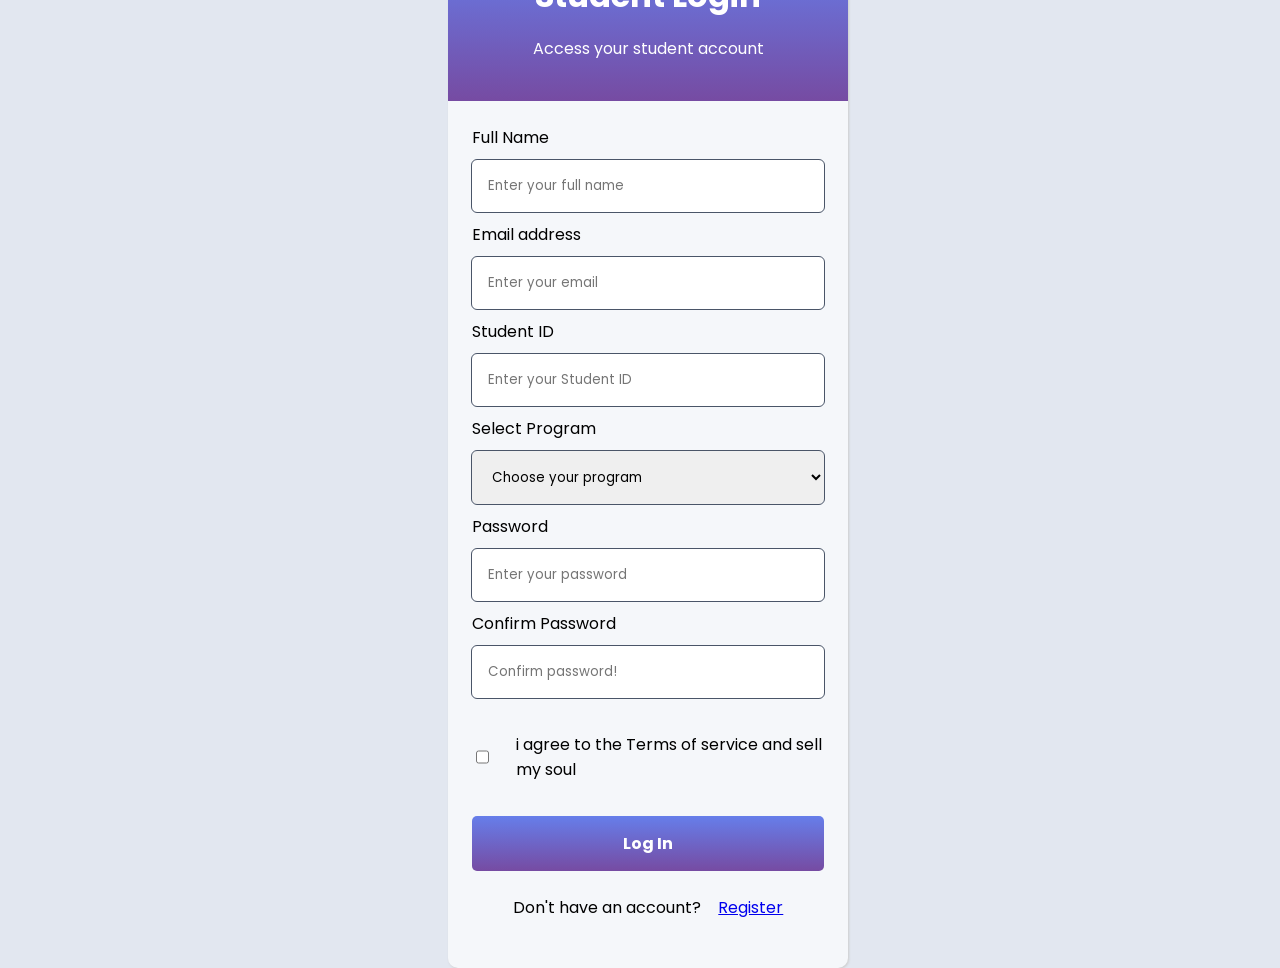
==== register.html @ 43387bfc "ajfaj" ====
<!DOCTYPE html>
<html lang="en">

<head>
    <meta charset="UTF-8">
    <meta name="viewport" content="width=device-width, initial-scale=1.0">
    <link rel="preconnect" href="https://fonts.googleapis.com">
    <link rel="preconnect" href="https://fonts.gstatic.com" crossorigin>
    <link
        href="https://fonts.googleapis.com/css2?family=Poppins:ital,wght@0,100;0,200;0,300;0,400;0,500;0,600;0,700;0,800;0,900;1,100;1,200;1,300;1,400;1,500;1,600;1,700;1,800;1,900&display=swap"
        rel="stylesheet">
    <link rel="stylesheet"
        href="https://gist.githubusercontent.com/ktkv419/c8840dfcbcff24248c20f4199108b28e/raw/eec499022cca5ed984d91d2a2c2736d2aef8ed6d/reset.css">
    <link rel="stylesheet" href="./style.css">
    <title>Document</title>
</head>

<body>
    <div class="container">
        <header>
            <h1>Student Login</h1>
            <p>Access your student account</p>
        </header>
        <main>
            <form action="/api/login" metod="post">

                <label class="form__header" for="fullname">Full Name</label>
                <input type="text" id="fullname" name="fullname" placeholder="Enter your full name">

                <label class="form__header" for="email">Email address</label>
                <input type="text" id="email" name="email" placeholder="Enter your email">

                <label class="form__header" for="studentId">Student ID</label>
                <input type="text" id="studentId" name="studentId" placeholder="Enter your Student ID">
                <label class="form__header">Select Program</label>
                <select>
                    <option value="value1" disabled selected>Choose your program</option>
                    <option value="value1">Computer Science</option>
                    <option value="value1">Engineering</option>
                    <option value="value2">Business</option>
                    <option value="value3">Arts & Humanities</option>
                    <option value="value4">Science</option>
                  </select>
                  <label class="form__header" for="password">Password</label>
                  <input type="text" id="password" name="password" placeholder="Enter your password">
                  <label class="form__header" for="password">Confirm Password</label>
                  <input type="text" id="password" name="password" placeholder="Confirm password!">
                <div id="remember__me" class="inline">
                    <input type="checkbox" id="RememberMe" name="remember">
                    <label id="remember" for="RememberMe"> i agree to the Terms of service and sell my soul</label>
                    
                </div>

                <input id="submit__btn" type="submit" value="Log In">
            </form>

            <div id="register__link" class="inline"><span>Don't have an account?</span><a
                    style="margin-inline-start: 5%;" href="./register.html">Register</a></div>
        </main>

        <footer></footer>
    </div>

</body>

</html>
---- style.css ----
:root {
    --content-width: 400px;
}

* {
    font-family: Poppins;
    box-sizing: border-box;
}

.dsd {
    color: #667eea (он же rgba(102, 126, 234, 0.15));
    color: #764ba2;
    color: #f5f7fa;
    color: #c3cfe2;
    color: #4a5568;
}

body {
    display: flex;
    flex-direction: column;
    justify-content: center;
    align-items: center;
    width: 100vw;
    height: 100vh;
    overflow: hidden;
    background-color: #e2e7f0;
}

.container {
    width: var(--content-width);
    filter: drop-shadow(#ccc 1px 1px 1px);
}

header {
    color: white;
    background-image: linear-gradient(#667eea, #764ba2);
    padding: 24px;
    width: 100%;
    display: flex;
    flex-direction: column;
    align-items: center;
    border-top-right-radius: 10px;
    border-top-left-radius: 10px;
}

header h1 {
    margin: 0
}

main {
    background-color: #f5f7fa;
    width: 100%;
    border-bottom-right-radius: 10px;
    border-bottom-left-radius: 10px;
    padding: 24px;

    form {
        display: flex;
        flex-direction: column;
        gap: 10px;

        input[type=text] {
            padding: 16px;
            border: 0;
            outline: #4a5568 1px solid;
            border-radius: 5px;
        }
        select{
            padding: 16px;
            border: 0;
            outline: #4a5568 1px solid;
            border-radius: 5px;
        }
    }
}

footer {
    width: var(--content-width);
}

.inline {
    display: flex;
    justify-self: center;
    width: 100%;
    margin-block: 24px;
}

#remember__me {
    :last-child {
        margin-left: 24px;
    }
}

#register__link {
    justify-content: center;

    :last-child {
        margin-left: 24px;
    }
}

#svgs {
    height: 60px;
    span {
        position: relative;
        display: flex;
        justify-content: center;
        align-items: center;
        width: 50px;
        height: 50px;
        padding: 5px;
        border-radius: 50%;
        border: solid 1px rgb(216, 216, 216);
        margin: 0 auto;

        transition: all;
        transition-duration: 100ms;
        transition-timing-function: cubic-bezier(0.215, 0.610, 0.355, 1);

    }
}
#svgs{
    span:hover {
        display: flex;
        justify-content: center;
        align-items: center;
        width: 60px;
        height: 60px;
        padding: 5px;
        border-radius: 50%;
        border: solid 1px rgb(216, 216, 216);
    }
}

#submit__btn {
    background-image: linear-gradient(#667eea, #764ba2);
    padding: 10px;
    border: 0;
    color: white;
    font-size: medium;
    font-weight: 700;
    padding: 15px;
    border-radius: 5px;
    transition: all;
    transition-duration: 300ms;
    transition-timing-function: cubic-bezier(0.19, 1, 0.22, 1);
}
#submit__btn:hover {
    background-image: linear-gradient(#667eea, #8a3fd6);
    padding: 10px;
    border: 0;
    color: white;
    font-size: medium;
    font-weight: 700;
    padding: 15px;
    border-radius: 5px;
}
#submit__btn:active {
    background-image: linear-gradient(#e6e6e6, #210042);
    padding: 10px;
    border: 0;
    color: white;
    font-size: medium;
    font-weight: 700;
    padding: 15px;
    border-radius: 5px;
}

.form__header {
    display: block;
}

.form__divider {
    display: flex;
    flex-direction: row;
    justify-content: center;
    margin-block: 24px;

    span {
        color: rgb(103 103 103);
    }
}

.divider {
    margin-block-start: 0.25em;
    margin-block: 0.75em;
    border-bottom: 1px solid rgb(107, 106, 106);
    width: 100%;
    height: 1px;
}
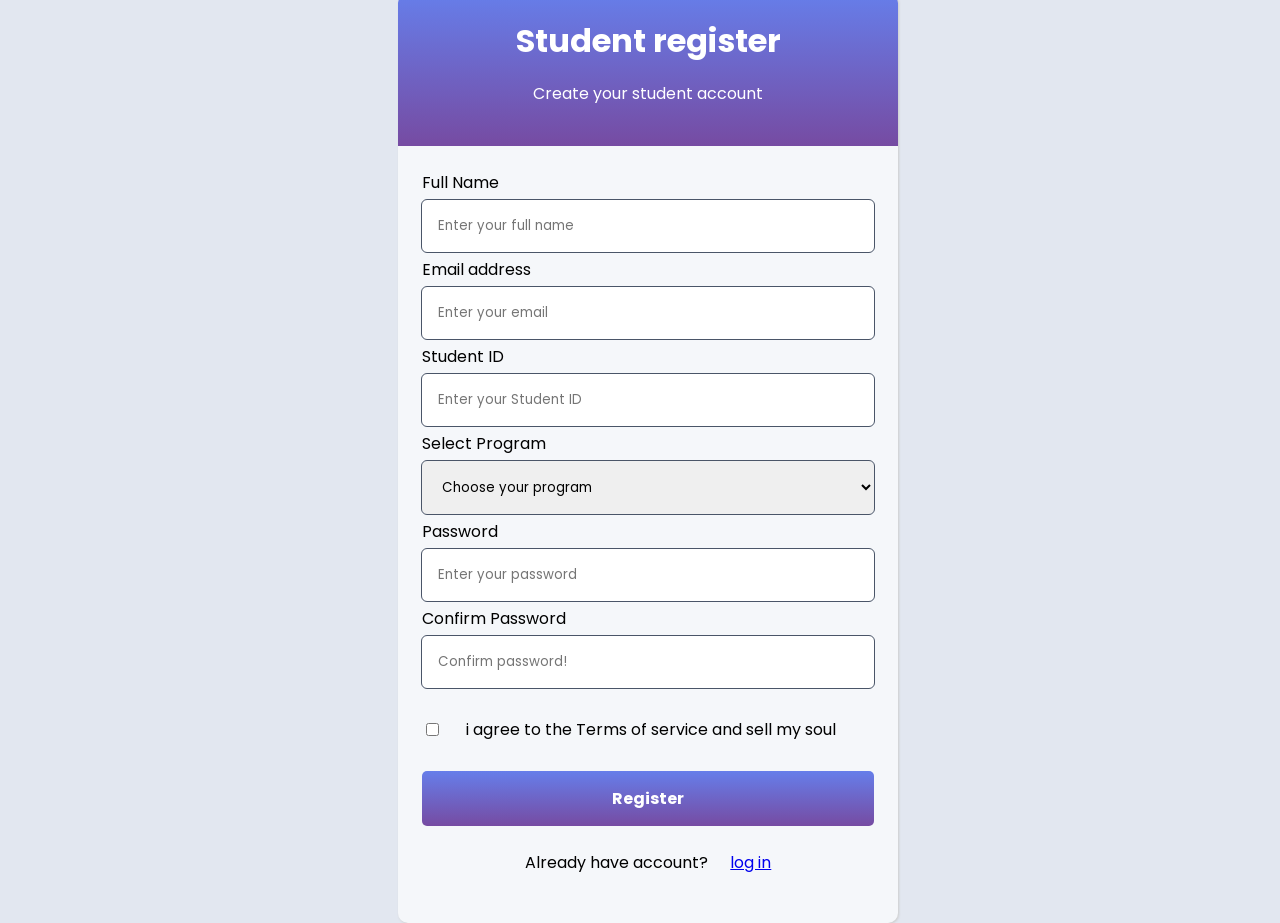
==== commit 6e4026a4: "complite" ====
--- a/register.html
+++ b/register.html
@@ -18,8 +18,8 @@
 <body>
     <div class="container">
         <header>
-            <h1>Student Login</h1>
-            <p>Access your student account</p>
+            <h1>Student register</h1>
+            <p>Create your student account</p>
         </header>
         <main>
             <form action="/api/login" metod="post">
@@ -51,11 +51,11 @@
                     
                 </div>
 
-                <input id="submit__btn" type="submit" value="Log In">
+                <input id="submit__btn" type="submit" value="Register">
             </form>
 
-            <div id="register__link" class="inline"><span>Don't have an account?</span><a
-                    style="margin-inline-start: 5%;" href="./register.html">Register</a></div>
+            <div id="register__link" class="inline"><span>Already have account?</span><a
+                    style="margin-inline-start: 5%;" href="./index.html">log in</a></div>
         </main>
 
         <footer></footer>
--- a/style.css
+++ b/style.css
@@ -1,5 +1,5 @@
 :root {
-    --content-width: 400px;
+    --content-width: 500px;
 }
 
 * {
@@ -57,7 +57,7 @@
     form {
         display: flex;
         flex-direction: column;
-        gap: 10px;
+        gap: 5px;
 
         input[type=text] {
             padding: 16px;
